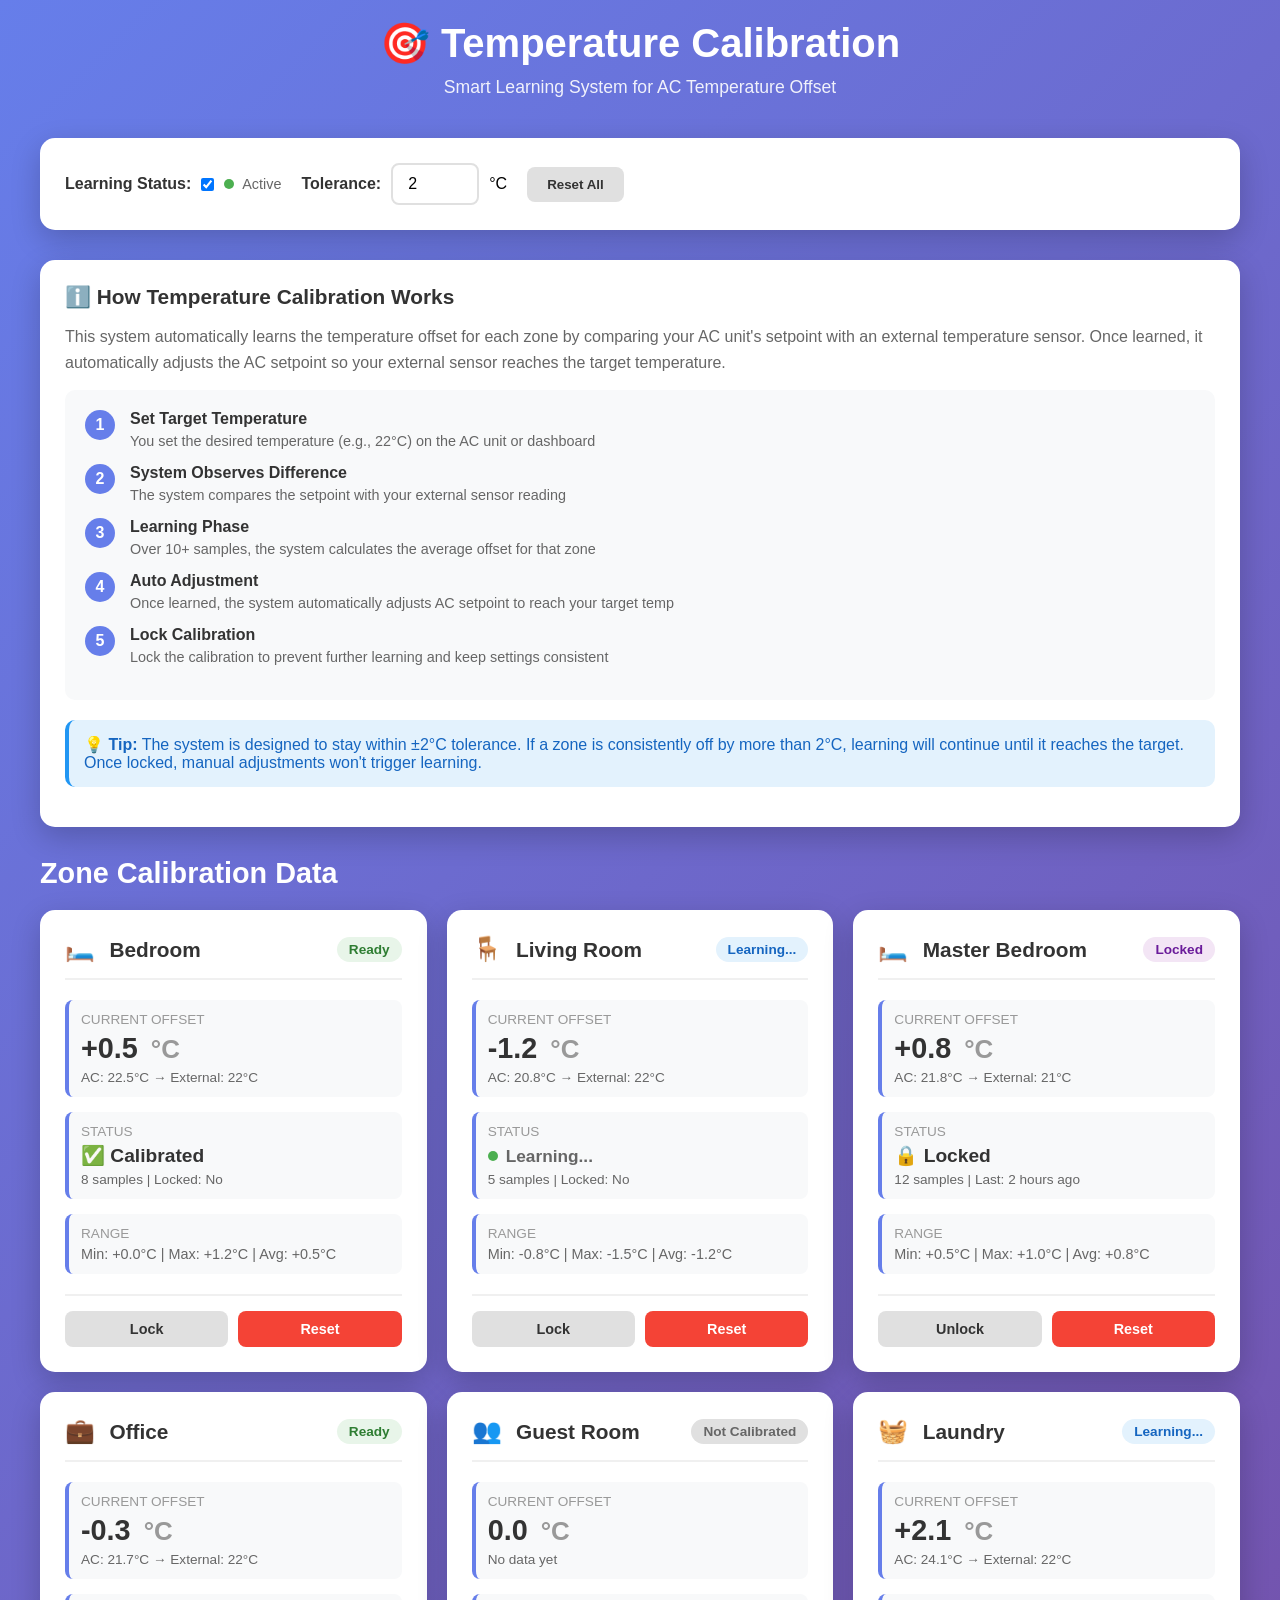
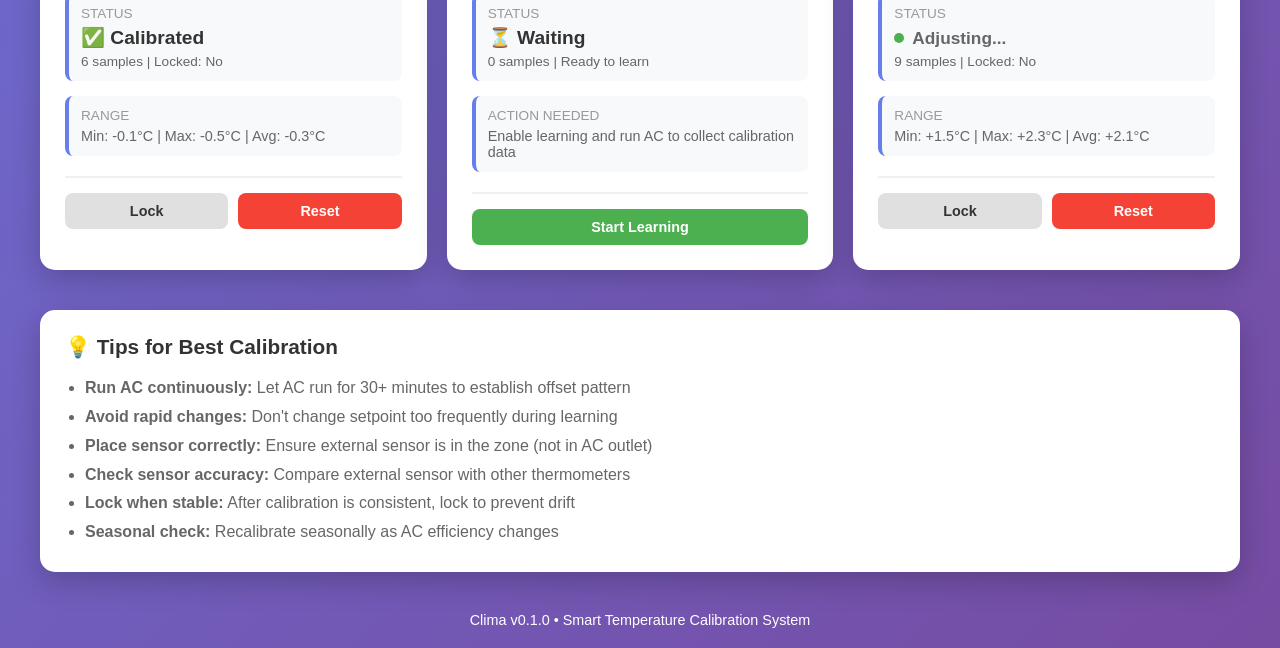
==== calibration_dashboard.html @ bc908a0e "Initial Clima integration commit - Multi-zone AC controller with smart calibration - Support for hea" ====
<!DOCTYPE html>
<html lang="en">
<head>
    <meta charset="UTF-8">
    <meta name="viewport" content="width=device-width, initial-scale=1.0">
    <title>Clima - Temperature Calibration</title>
    <style>
        * {
            margin: 0;
            padding: 0;
            box-sizing: border-box;
        }

        body {
            font-family: -apple-system, BlinkMacSystemFont, 'Segoe UI', Roboto, 'Helvetica Neue', Arial, sans-serif;
            background: linear-gradient(135deg, #667eea 0%, #764ba2 100%);
            min-height: 100vh;
            padding: 20px;
        }

        .container {
            max-width: 1200px;
            margin: 0 auto;
        }

        .header {
            text-align: center;
            color: white;
            margin-bottom: 40px;
        }

        .header h1 {
            font-size: 2.5em;
            margin-bottom: 10px;
        }

        .header p {
            font-size: 1.1em;
            opacity: 0.9;
        }

        .controls {
            background: white;
            border-radius: 15px;
            padding: 25px;
            margin-bottom: 30px;
            box-shadow: 0 10px 30px rgba(0, 0, 0, 0.2);
        }

        .control-row {
            display: flex;
            gap: 20px;
            align-items: center;
            flex-wrap: wrap;
        }

        .control-group {
            display: flex;
            align-items: center;
            gap: 10px;
        }

        .control-group label {
            font-weight: 600;
            color: #333;
        }

        .control-group input,
        .control-group select {
            padding: 10px 15px;
            border: 2px solid #e0e0e0;
            border-radius: 8px;
            font-size: 1em;
            transition: border-color 0.3s;
        }

        .control-group input:focus,
        .control-group select:focus {
            outline: none;
            border-color: #667eea;
        }

        .btn {
            padding: 10px 20px;
            border: none;
            border-radius: 8px;
            font-weight: 600;
            cursor: pointer;
            transition: all 0.3s;
        }

        .btn-primary {
            background: linear-gradient(135deg, #667eea 0%, #764ba2 100%);
            color: white;
        }

        .btn-primary:hover {
            transform: translateY(-2px);
            box-shadow: 0 5px 15px rgba(102, 126, 234, 0.4);
        }

        .btn-secondary {
            background: #e0e0e0;
            color: #333;
        }

        .btn-secondary:hover {
            background: #d0d0d0;
        }

        .btn-danger {
            background: #f44336;
            color: white;
        }

        .btn-danger:hover {
            background: #d32f2f;
        }

        .calibration-grid {
            display: grid;
            grid-template-columns: repeat(auto-fill, minmax(350px, 1fr));
            gap: 20px;
            margin-bottom: 40px;
        }

        .calibration-card {
            background: white;
            border-radius: 15px;
            padding: 25px;
            box-shadow: 0 10px 30px rgba(0, 0, 0, 0.2);
        }

        .card-header {
            display: flex;
            justify-content: space-between;
            align-items: center;
            margin-bottom: 20px;
            padding-bottom: 15px;
            border-bottom: 2px solid #f0f0f0;
        }

        .card-title {
            font-size: 1.3em;
            font-weight: 600;
            color: #333;
        }

        .card-emoji {
            font-size: 1.5em;
            margin-right: 10px;
        }

        .status-badge {
            padding: 5px 12px;
            border-radius: 20px;
            font-size: 0.85em;
            font-weight: 600;
        }

        .status-learning {
            background: #e3f2fd;
            color: #1565c0;
        }

        .status-locked {
            background: #f3e5f5;
            color: #6a1b9a;
        }

        .status-ready {
            background: #e8f5e9;
            color: #2e7d32;
        }

        .metric {
            margin-bottom: 15px;
            padding: 12px;
            background: #f8f9fa;
            border-radius: 8px;
            border-left: 4px solid #667eea;
        }

        .metric-label {
            font-size: 0.85em;
            color: #999;
            margin-bottom: 5px;
            text-transform: uppercase;
        }

        .metric-value {
            font-size: 1.8em;
            font-weight: bold;
            color: #333;
        }

        .metric-unit {
            font-size: 0.9em;
            color: #999;
            margin-left: 5px;
        }

        .metric-range {
            font-size: 0.85em;
            color: #666;
            margin-top: 5px;
        }

        .card-actions {
            display: flex;
            gap: 10px;
            margin-top: 20px;
            padding-top: 15px;
            border-top: 2px solid #f0f0f0;
        }

        .card-actions button {
            flex: 1;
            padding: 10px;
            font-size: 0.9em;
        }

        .learning-indicator {
            display: inline-flex;
            align-items: center;
            gap: 8px;
            font-size: 0.9em;
            color: #666;
        }

        .learning-dot {
            width: 10px;
            height: 10px;
            border-radius: 50%;
            background: #ccc;
            animation: pulse 1.5s infinite;
        }

        .learning-dot.active {
            background: #4caf50;
        }

        @keyframes pulse {
            0%, 100% { opacity: 1; }
            50% { opacity: 0.5; }
        }

        .info-box {
            background: white;
            border-radius: 15px;
            padding: 25px;
            margin-bottom: 30px;
            box-shadow: 0 10px 30px rgba(0, 0, 0, 0.2);
        }

        .info-box h2 {
            color: #333;
            margin-bottom: 15px;
            font-size: 1.3em;
        }

        .info-box p {
            color: #666;
            line-height: 1.6;
            margin-bottom: 10px;
        }

        .info-box ul {
            color: #666;
            margin-left: 20px;
            line-height: 1.8;
        }

        .process-steps {
            background: #f8f9fa;
            border-radius: 10px;
            padding: 20px;
            margin-top: 15px;
        }

        .step {
            display: flex;
            gap: 15px;
            margin-bottom: 15px;
        }

        .step-number {
            background: #667eea;
            color: white;
            width: 30px;
            height: 30px;
            border-radius: 50%;
            display: flex;
            align-items: center;
            justify-content: center;
            font-weight: 600;
            flex-shrink: 0;
        }

        .step-content {
            flex: 1;
        }

        .step-title {
            font-weight: 600;
            color: #333;
            margin-bottom: 5px;
        }

        .step-desc {
            font-size: 0.9em;
            color: #666;
        }

        .alert {
            border-radius: 10px;
            padding: 15px;
            margin-bottom: 15px;
            border-left: 4px solid;
        }

        .alert-info {
            background: #e3f2fd;
            border-color: #2196f3;
            color: #1565c0;
        }

        .alert-success {
            background: #e8f5e9;
            border-color: #4caf50;
            color: #2e7d32;
        }

        .alert-warning {
            background: #fff3e0;
            border-color: #ff9800;
            color: #e65100;
        }

        .footer {
            text-align: center;
            color: white;
            margin-top: 40px;
            font-size: 0.9em;
        }

        @media (max-width: 768px) {
            .calibration-grid {
                grid-template-columns: 1fr;
            }

            .control-row {
                flex-direction: column;
                align-items: stretch;
            }

            .control-group {
                flex-direction: column;
            }

            .card-actions {
                flex-direction: column;
            }

            .header h1 {
                font-size: 1.8em;
            }
        }
    </style>
</head>
<body>
    <div class="container">
        <!-- Header -->
        <div class="header">
            <h1>🎯 Temperature Calibration</h1>
            <p>Smart Learning System for AC Temperature Offset</p>
        </div>

        <!-- Controls -->
        <div class="controls">
            <div class="control-row">
                <div class="control-group">
                    <label>Learning Status:</label>
                    <input type="checkbox" id="learningToggle" checked onchange="toggleLearning()">
                    <span id="learningStatus" class="learning-indicator">
                        <span class="learning-dot active"></span>
                        <span>Active</span>
                    </span>
                </div>
                <div class="control-group">
                    <label>Tolerance:</label>
                    <input type="number" id="toleranceInput" value="2" min="0.5" max="5" step="0.1" onchange="setTolerance(this.value)">
                    <span>°C</span>
                </div>
                <button class="btn btn-secondary" onclick="resetAll()">Reset All</button>
            </div>
        </div>

        <!-- Info Section -->
        <div class="info-box">
            <h2>ℹ️ How Temperature Calibration Works</h2>
            <p>
                This system automatically learns the temperature offset for each zone by comparing your AC unit's setpoint
                with an external temperature sensor. Once learned, it automatically adjusts the AC setpoint so your external
                sensor reaches the target temperature.
            </p>

            <div class="process-steps">
                <div class="step">
                    <div class="step-number">1</div>
                    <div class="step-content">
                        <div class="step-title">Set Target Temperature</div>
                        <div class="step-desc">You set the desired temperature (e.g., 22°C) on the AC unit or dashboard</div>
                    </div>
                </div>

                <div class="step">
                    <div class="step-number">2</div>
                    <div class="step-content">
                        <div class="step-title">System Observes Difference</div>
                        <div class="step-desc">The system compares the setpoint with your external sensor reading</div>
                    </div>
                </div>

                <div class="step">
                    <div class="step-number">3</div>
                    <div class="step-content">
                        <div class="step-title">Learning Phase</div>
                        <div class="step-desc">Over 10+ samples, the system calculates the average offset for that zone</div>
                    </div>
                </div>

                <div class="step">
                    <div class="step-number">4</div>
                    <div class="step-content">
                        <div class="step-title">Auto Adjustment</div>
                        <div class="step-desc">Once learned, the system automatically adjusts AC setpoint to reach your target temp</div>
                    </div>
                </div>

                <div class="step">
                    <div class="step-number">5</div>
                    <div class="step-content">
                        <div class="step-title">Lock Calibration</div>
                        <div class="step-desc">Lock the calibration to prevent further learning and keep settings consistent</div>
                    </div>
                </div>
            </div>

            <div class="alert alert-info" style="margin-top: 20px;">
                <strong>💡 Tip:</strong> The system is designed to stay within ±2°C tolerance. If a zone is consistently off by more
                than 2°C, learning will continue until it reaches the target. Once locked, manual adjustments won't trigger learning.
            </div>
        </div>

        <!-- Calibration Cards -->
        <h2 style="color: white; margin-bottom: 20px; font-size: 1.8em;">Zone Calibration Data</h2>
        <div class="calibration-grid">
            <!-- Zone 1 -->
            <div class="calibration-card">
                <div class="card-header">
                    <div>
                        <span class="card-emoji">🛏️</span>
                        <span class="card-title">Bedroom</span>
                    </div>
                    <span class="status-badge status-ready">Ready</span>
                </div>

                <div class="metric">
                    <div class="metric-label">Current Offset</div>
                    <div class="metric-value">
                        +0.5
                        <span class="metric-unit">°C</span>
                    </div>
                    <div class="metric-range">AC: 22.5°C → External: 22°C</div>
                </div>

                <div class="metric">
                    <div class="metric-label">Status</div>
                    <div class="metric-value" style="font-size: 1.2em;">✅ Calibrated</div>
                    <div class="metric-range">8 samples | Locked: No</div>
                </div>

                <div class="metric">
                    <div class="metric-label">Range</div>
                    <div style="font-size: 0.9em; color: #666;">
                        Min: +0.0°C | Max: +1.2°C | Avg: +0.5°C
                    </div>
                </div>

                <div class="card-actions">
                    <button class="btn btn-secondary" onclick="lockCalibration('bedroom')">Lock</button>
                    <button class="btn btn-danger" onclick="resetCalibration('bedroom')">Reset</button>
                </div>
            </div>

            <!-- Zone 2 -->
            <div class="calibration-card">
                <div class="card-header">
                    <div>
                        <span class="card-emoji">🪑</span>
                        <span class="card-title">Living Room</span>
                    </div>
                    <span class="status-badge status-learning">Learning...</span>
                </div>

                <div class="metric">
                    <div class="metric-label">Current Offset</div>
                    <div class="metric-value">
                        -1.2
                        <span class="metric-unit">°C</span>
                    </div>
                    <div class="metric-range">AC: 20.8°C → External: 22°C</div>
                </div>

                <div class="metric">
                    <div class="metric-label">Status</div>
                    <div class="metric-value" style="font-size: 1.2em;">
                        <span class="learning-indicator">
                            <span class="learning-dot active"></span>
                            Learning...
                        </span>
                    </div>
                    <div class="metric-range">5 samples | Locked: No</div>
                </div>

                <div class="metric">
                    <div class="metric-label">Range</div>
                    <div style="font-size: 0.9em; color: #666;">
                        Min: -0.8°C | Max: -1.5°C | Avg: -1.2°C
                    </div>
                </div>

                <div class="card-actions">
                    <button class="btn btn-secondary" onclick="lockCalibration('living')">Lock</button>
                    <button class="btn btn-danger" onclick="resetCalibration('living')">Reset</button>
                </div>
            </div>

            <!-- Zone 3 -->
            <div class="calibration-card">
                <div class="card-header">
                    <div>
                        <span class="card-emoji">🛏️</span>
                        <span class="card-title">Master Bedroom</span>
                    </div>
                    <span class="status-badge status-locked">Locked</span>
                </div>

                <div class="metric">
                    <div class="metric-label">Current Offset</div>
                    <div class="metric-value">
                        +0.8
                        <span class="metric-unit">°C</span>
                    </div>
                    <div class="metric-range">AC: 21.8°C → External: 21°C</div>
                </div>

                <div class="metric">
                    <div class="metric-label">Status</div>
                    <div class="metric-value" style="font-size: 1.2em;">🔒 Locked</div>
                    <div class="metric-range">12 samples | Last: 2 hours ago</div>
                </div>

                <div class="metric">
                    <div class="metric-label">Range</div>
                    <div style="font-size: 0.9em; color: #666;">
                        Min: +0.5°C | Max: +1.0°C | Avg: +0.8°C
                    </div>
                </div>

                <div class="card-actions">
                    <button class="btn btn-secondary" onclick="unlockCalibration('master')">Unlock</button>
                    <button class="btn btn-danger" onclick="resetCalibration('master')">Reset</button>
                </div>
            </div>

            <!-- Zone 4 -->
            <div class="calibration-card">
                <div class="card-header">
                    <div>
                        <span class="card-emoji">💼</span>
                        <span class="card-title">Office</span>
                    </div>
                    <span class="status-badge status-ready">Ready</span>
                </div>

                <div class="metric">
                    <div class="metric-label">Current Offset</div>
                    <div class="metric-value">
                        -0.3
                        <span class="metric-unit">°C</span>
                    </div>
                    <div class="metric-range">AC: 21.7°C → External: 22°C</div>
                </div>

                <div class="metric">
                    <div class="metric-label">Status</div>
                    <div class="metric-value" style="font-size: 1.2em;">✅ Calibrated</div>
                    <div class="metric-range">6 samples | Locked: No</div>
                </div>

                <div class="metric">
                    <div class="metric-label">Range</div>
                    <div style="font-size: 0.9em; color: #666;">
                        Min: -0.1°C | Max: -0.5°C | Avg: -0.3°C
                    </div>
                </div>

                <div class="card-actions">
                    <button class="btn btn-secondary" onclick="lockCalibration('office')">Lock</button>
                    <button class="btn btn-danger" onclick="resetCalibration('office')">Reset</button>
                </div>
            </div>

            <!-- Zone 5 -->
            <div class="calibration-card">
                <div class="card-header">
                    <div>
                        <span class="card-emoji">👥</span>
                        <span class="card-title">Guest Room</span>
                    </div>
                    <span class="status-badge" style="background: #e0e0e0; color: #666;">Not Calibrated</span>
                </div>

                <div class="metric">
                    <div class="metric-label">Current Offset</div>
                    <div class="metric-value">
                        0.0
                        <span class="metric-unit">°C</span>
                    </div>
                    <div class="metric-range">No data yet</div>
                </div>

                <div class="metric">
                    <div class="metric-label">Status</div>
                    <div class="metric-value" style="font-size: 1.2em;">⏳ Waiting</div>
                    <div class="metric-range">0 samples | Ready to learn</div>
                </div>

                <div class="metric">
                    <div class="metric-label">Action Needed</div>
                    <div style="font-size: 0.9em; color: #666;">
                        Enable learning and run AC to collect calibration data
                    </div>
                </div>

                <div class="card-actions">
                    <button class="btn btn-secondary" onclick="startCalibration('guest')" style="background: #4caf50; color: white;">Start Learning</button>
                </div>
            </div>

            <!-- Zone 6 -->
            <div class="calibration-card">
                <div class="card-header">
                    <div>
                        <span class="card-emoji">🧺</span>
                        <span class="card-title">Laundry</span>
                    </div>
                    <span class="status-badge status-learning">Learning...</span>
                </div>

                <div class="metric">
                    <div class="metric-label">Current Offset</div>
                    <div class="metric-value">
                        +2.1
                        <span class="metric-unit">°C</span>
                    </div>
                    <div class="metric-range">AC: 24.1°C → External: 22°C</div>
                </div>

                <div class="metric">
                    <div class="metric-label">Status</div>
                    <div class="metric-value" style="font-size: 1.2em;">
                        <span class="learning-indicator">
                            <span class="learning-dot active"></span>
                            Adjusting...
                        </span>
                    </div>
                    <div class="metric-range">9 samples | Locked: No</div>
                </div>

                <div class="metric">
                    <div class="metric-label">Range</div>
                    <div style="font-size: 0.9em; color: #666;">
                        Min: +1.5°C | Max: +2.3°C | Avg: +2.1°C
                    </div>
                </div>

                <div class="card-actions">
                    <button class="btn btn-secondary" onclick="lockCalibration('laundry')">Lock</button>
                    <button class="btn btn-danger" onclick="resetCalibration('laundry')">Reset</button>
                </div>
            </div>
        </div>

        <!-- Tips Section -->
        <div class="info-box">
            <h2>💡 Tips for Best Calibration</h2>
            <ul>
                <li><strong>Run AC continuously:</strong> Let AC run for 30+ minutes to establish offset pattern</li>
                <li><strong>Avoid rapid changes:</strong> Don't change setpoint too frequently during learning</li>
                <li><strong>Place sensor correctly:</strong> Ensure external sensor is in the zone (not in AC outlet)</li>
                <li><strong>Check sensor accuracy:</strong> Compare external sensor with other thermometers</li>
                <li><strong>Lock when stable:</strong> After calibration is consistent, lock to prevent drift</li>
                <li><strong>Seasonal check:</strong> Recalibrate seasonally as AC efficiency changes</li>
            </ul>
        </div>

        <!-- Footer -->
        <div class="footer">
            <p>Clima v0.1.0 • Smart Temperature Calibration System</p>
        </div>
    </div>

    <script>
        function toggleLearning() {
            const toggle = document.getElementById('learningToggle');
            const status = document.getElementById('learningStatus');
            if (toggle.checked) {
                status.innerHTML = '<span class="learning-dot active"></span><span>Active</span>';
                alert('Learning mode enabled. System will now collect calibration data.');
            } else {
                status.innerHTML = '<span class="learning-dot"></span><span>Disabled</span>';
                alert('Learning mode disabled. No further calibration will occur.');
            }
        }

        function setTolerance(value) {
            alert(`Tolerance set to ±${value}°C. Zones outside this range will continue learning.`);
        }

        function lockCalibration(zone) {
            alert(`${zone} calibration locked. This zone will no longer learn new offsets.`);
        }

        function unlockCalibration(zone) {
            alert(`${zone} calibration unlocked. Learning will resume.`);
        }

        function resetCalibration(zone) {
            if (confirm(`Reset calibration for ${zone}? This cannot be undone.`)) {
                alert(`${zone} calibration reset. Learning will start from scratch.`);
            }
        }

        function startCalibration(zone) {
            alert(`Starting calibration for ${zone}. Turn on the AC unit and wait for data collection.`);
        }

        function resetAll() {
            if (confirm('Reset ALL calibrations? This cannot be undone.')) {
                alert('All calibrations have been reset. Learning will start from scratch for all zones.');
            }
        }
    </script>
</body>
</html>
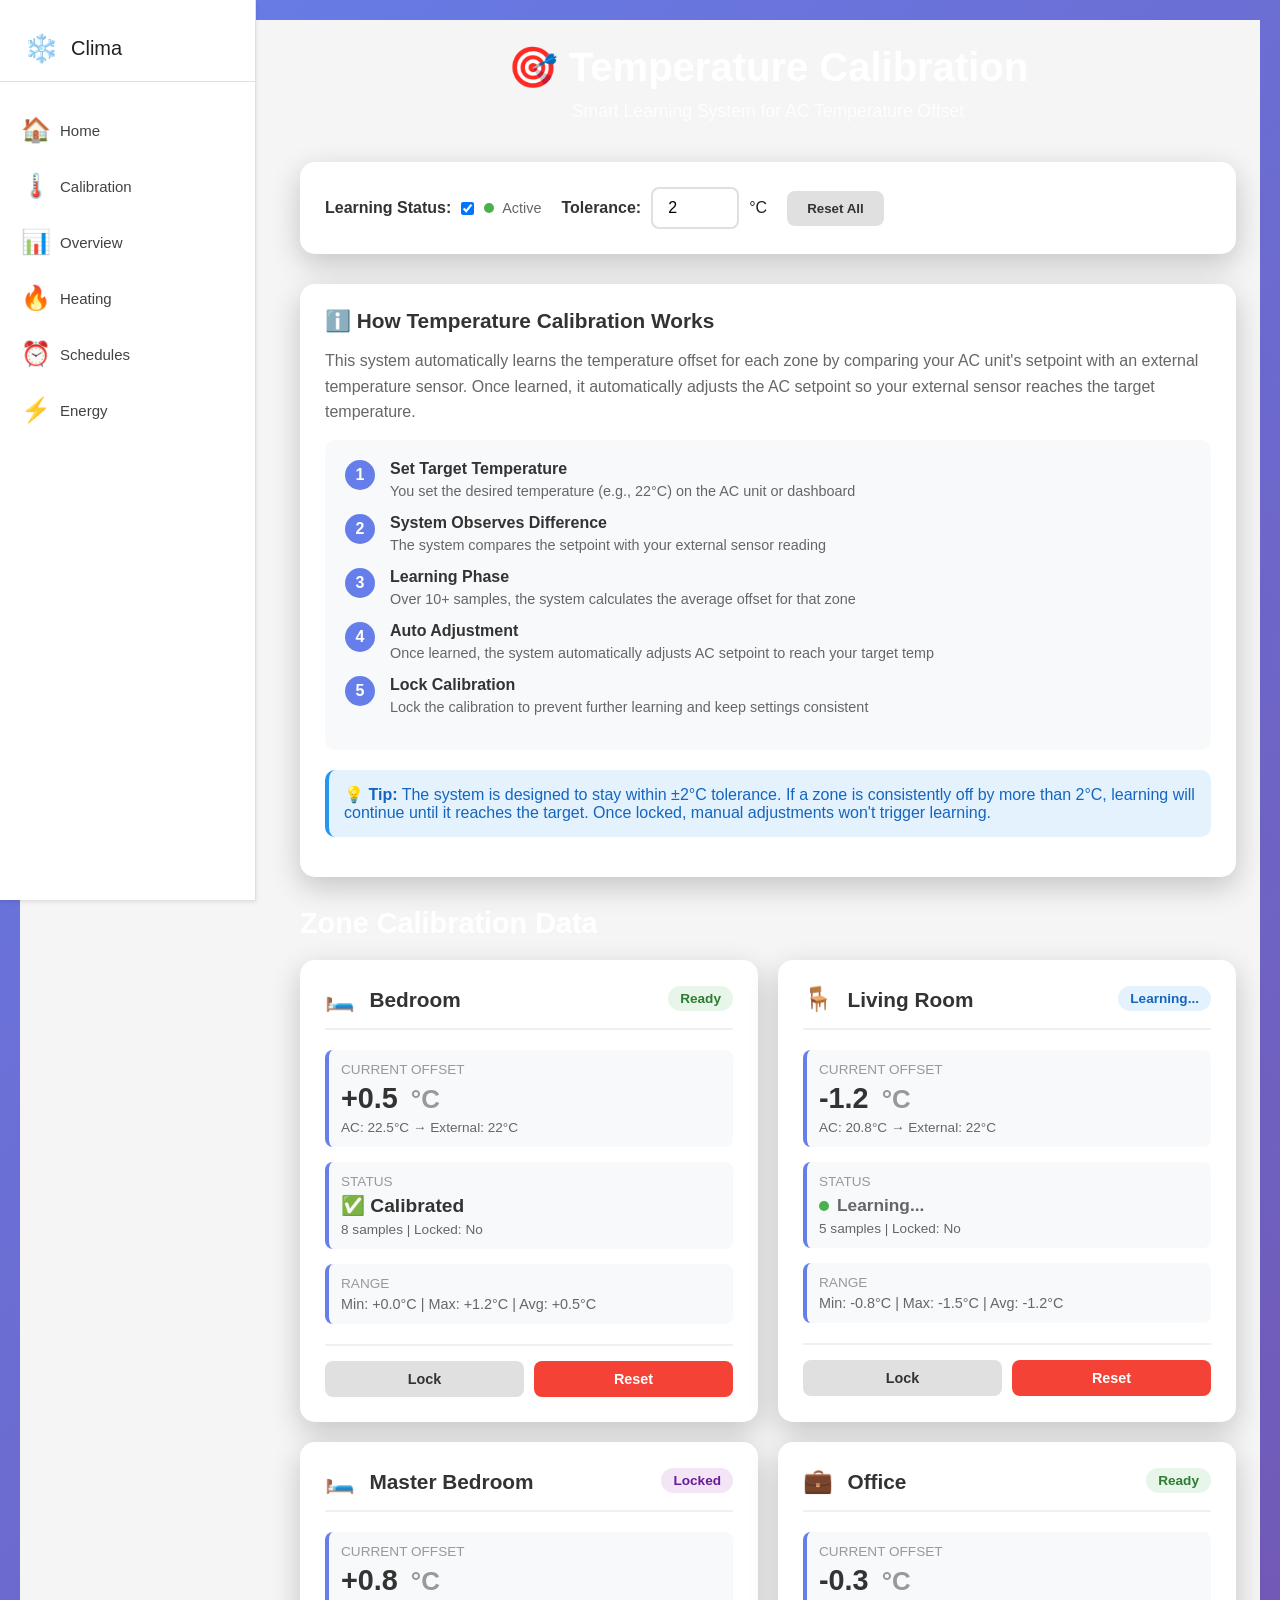
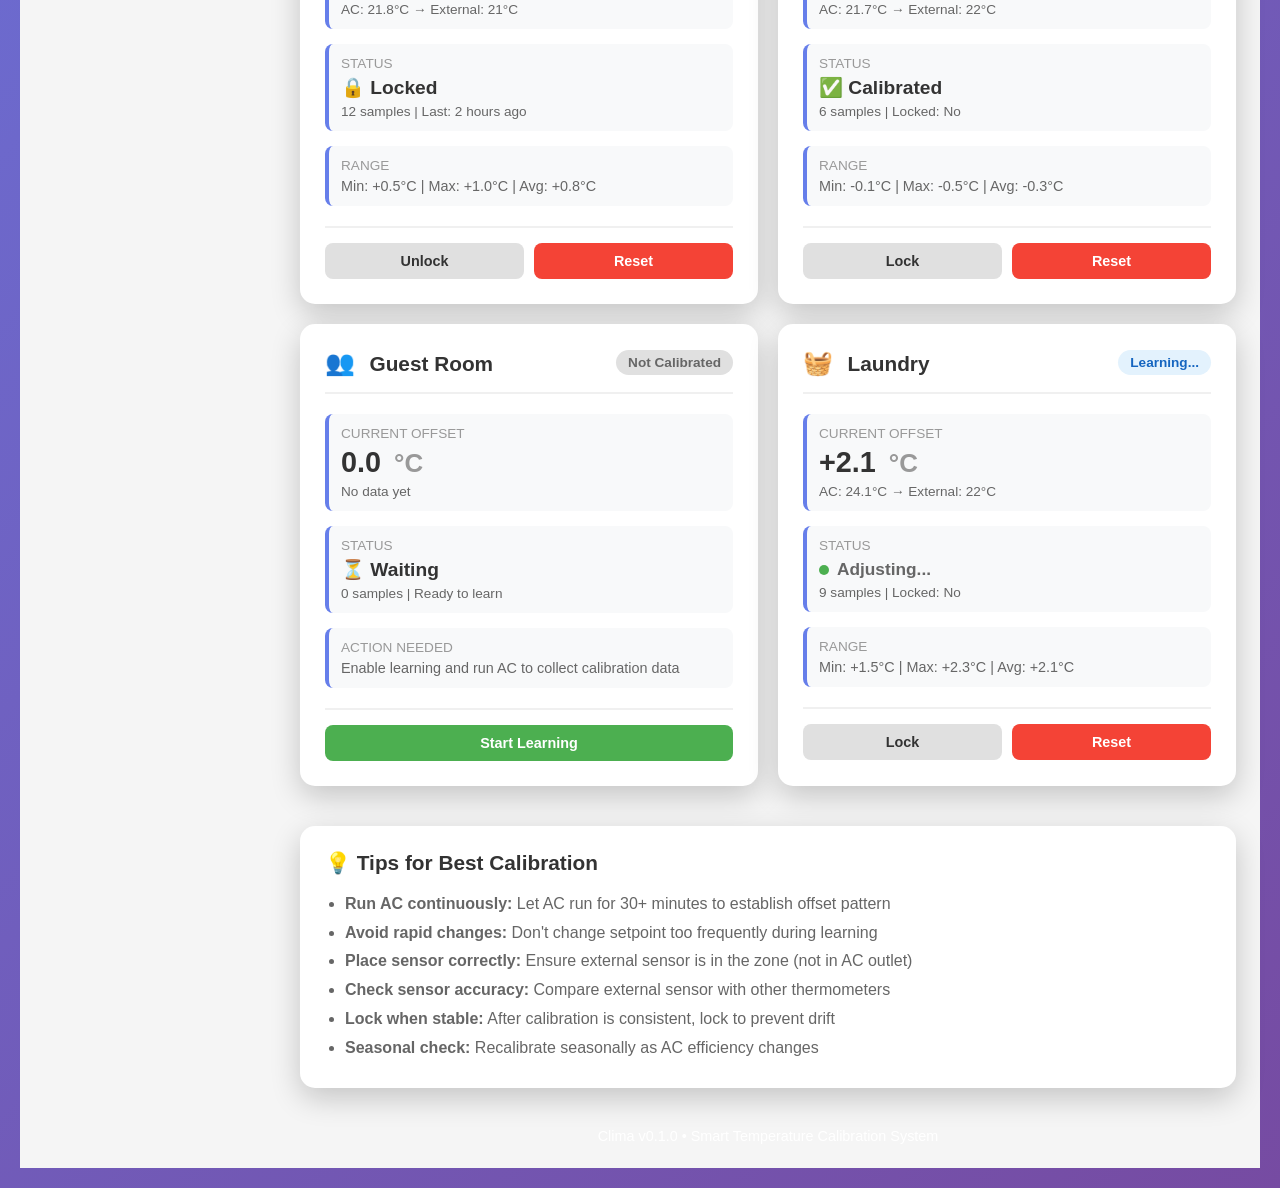
==== commit feb14221: "Add sidebar navigation to all dashboards Feature: Integrated Clima sidebar component into all five d" ====
--- a/calibration_dashboard.html
+++ b/calibration_dashboard.html
@@ -367,8 +367,27 @@
             }
         }
     </style>
+    <link rel="stylesheet" href="sidebar.css">
+    <script src="sidebar.js"></script>
 </head>
 <body>
+    <div class="clima-container">
+    <nav class="clima-sidebar">
+        <div class="clima-sidebar-header">
+            <span class="clima-sidebar-icon">❄️</span>
+            <span>Clima</span>
+        </div>
+        <ul class="clima-nav">
+            <li class="clima-nav-item"><a class="clima-nav-link" data-page="index"><span class="clima-nav-icon">🏠</span>Home</a></li>
+            <li class="clima-nav-item"><a class="clima-nav-link" data-page="calibration"><span class="clima-nav-icon">🌡️</span>Calibration</a></li>
+            <li class="clima-nav-item"><a class="clima-nav-link" data-page="overview"><span class="clima-nav-icon">📊</span>Overview</a></li>
+            <li class="clima-nav-item"><a class="clima-nav-link" data-page="heating"><span class="clima-nav-icon">🔥</span>Heating</a></li>
+            <li class="clima-nav-item"><a class="clima-nav-link" data-page="schedules"><span class="clima-nav-icon">⏰</span>Schedules</a></li>
+            <li class="clima-nav-item"><a class="clima-nav-link" data-page="energy"><span class="clima-nav-icon">⚡</span>Energy</a></li>
+        </ul>
+    </nav>
+
+        <div class="clima-main">
     <div class="container">
         <!-- Header -->
         <div class="header">
@@ -754,5 +773,8 @@
             }
         }
     </script>
+
+        </div>
+    </div>
 </body>
 </html>
--- a/sidebar.css
+++ b/sidebar.css
@@ -0,0 +1,150 @@
+/* Clima Sidebar Navigation Styles */
+
+* {
+    margin: 0;
+    padding: 0;
+    box-sizing: border-box;
+}
+
+body {
+    font-family: 'Roboto', -apple-system, BlinkMacSystemFont, 'Segoe UI', sans-serif;
+    color: #212121;
+}
+
+.clima-container {
+    display: flex;
+    min-height: 100vh;
+    background: #f5f5f5;
+}
+
+/* Sidebar */
+.clima-sidebar {
+    width: 256px;
+    background: #ffffff;
+    border-right: 1px solid #e0e0e0;
+    padding: 16px 0;
+    overflow-y: auto;
+    box-shadow: 0 2px 4px rgba(0, 0, 0, 0.1);
+    position: fixed;
+    height: 100vh;
+    left: 0;
+    top: 0;
+}
+
+.clima-sidebar-header {
+    padding: 16px 24px;
+    display: flex;
+    align-items: center;
+    gap: 12px;
+    font-size: 20px;
+    font-weight: 500;
+    margin-bottom: 24px;
+    border-bottom: 1px solid #e0e0e0;
+}
+
+.clima-sidebar-icon {
+    font-size: 28px;
+}
+
+.clima-nav {
+    list-style: none;
+}
+
+.clima-nav-item {
+    padding: 0 8px;
+    margin-bottom: 8px;
+}
+
+.clima-nav-link {
+    display: flex;
+    align-items: center;
+    gap: 12px;
+    padding: 12px 16px;
+    color: #424242;
+    text-decoration: none;
+    border-radius: 4px;
+    transition: all 0.2s ease;
+    cursor: pointer;
+    font-size: 15px;
+    font-weight: 500;
+}
+
+.clima-nav-link:hover {
+    background: #f5f5f5;
+    color: #212121;
+}
+
+.clima-nav-link.active {
+    background: #fff3e0;
+    color: #ff6b6b;
+}
+
+.clima-nav-icon {
+    font-size: 24px;
+    display: flex;
+    align-items: center;
+    justify-content: center;
+    width: 24px;
+    height: 24px;
+}
+
+/* Main content area adjustment */
+.clima-main {
+    flex: 1;
+    margin-left: 256px;
+    padding: 24px;
+}
+
+/* Scrollbar styling */
+.clima-sidebar::-webkit-scrollbar {
+    width: 8px;
+}
+
+.clima-sidebar::-webkit-scrollbar-track {
+    background: transparent;
+}
+
+.clima-sidebar::-webkit-scrollbar-thumb {
+    background: #ccc;
+    border-radius: 4px;
+}
+
+.clima-sidebar::-webkit-scrollbar-thumb:hover {
+    background: #999;
+}
+
+/* Mobile responsiveness */
+@media (max-width: 768px) {
+    .clima-sidebar {
+        width: 100%;
+        height: auto;
+        position: relative;
+        max-height: 120px;
+        display: flex;
+        overflow-x: auto;
+        border-right: none;
+        border-bottom: 1px solid #e0e0e0;
+    }
+
+    .clima-sidebar-header {
+        margin-bottom: 0;
+        border-bottom: none;
+        padding: 8px 12px;
+        margin-right: 24px;
+    }
+
+    .clima-nav {
+        display: flex;
+        flex: 1;
+    }
+
+    .clima-nav-item {
+        margin-bottom: 0;
+        margin-right: 8px;
+    }
+
+    .clima-main {
+        margin-left: 0;
+        padding: 16px;
+    }
+}
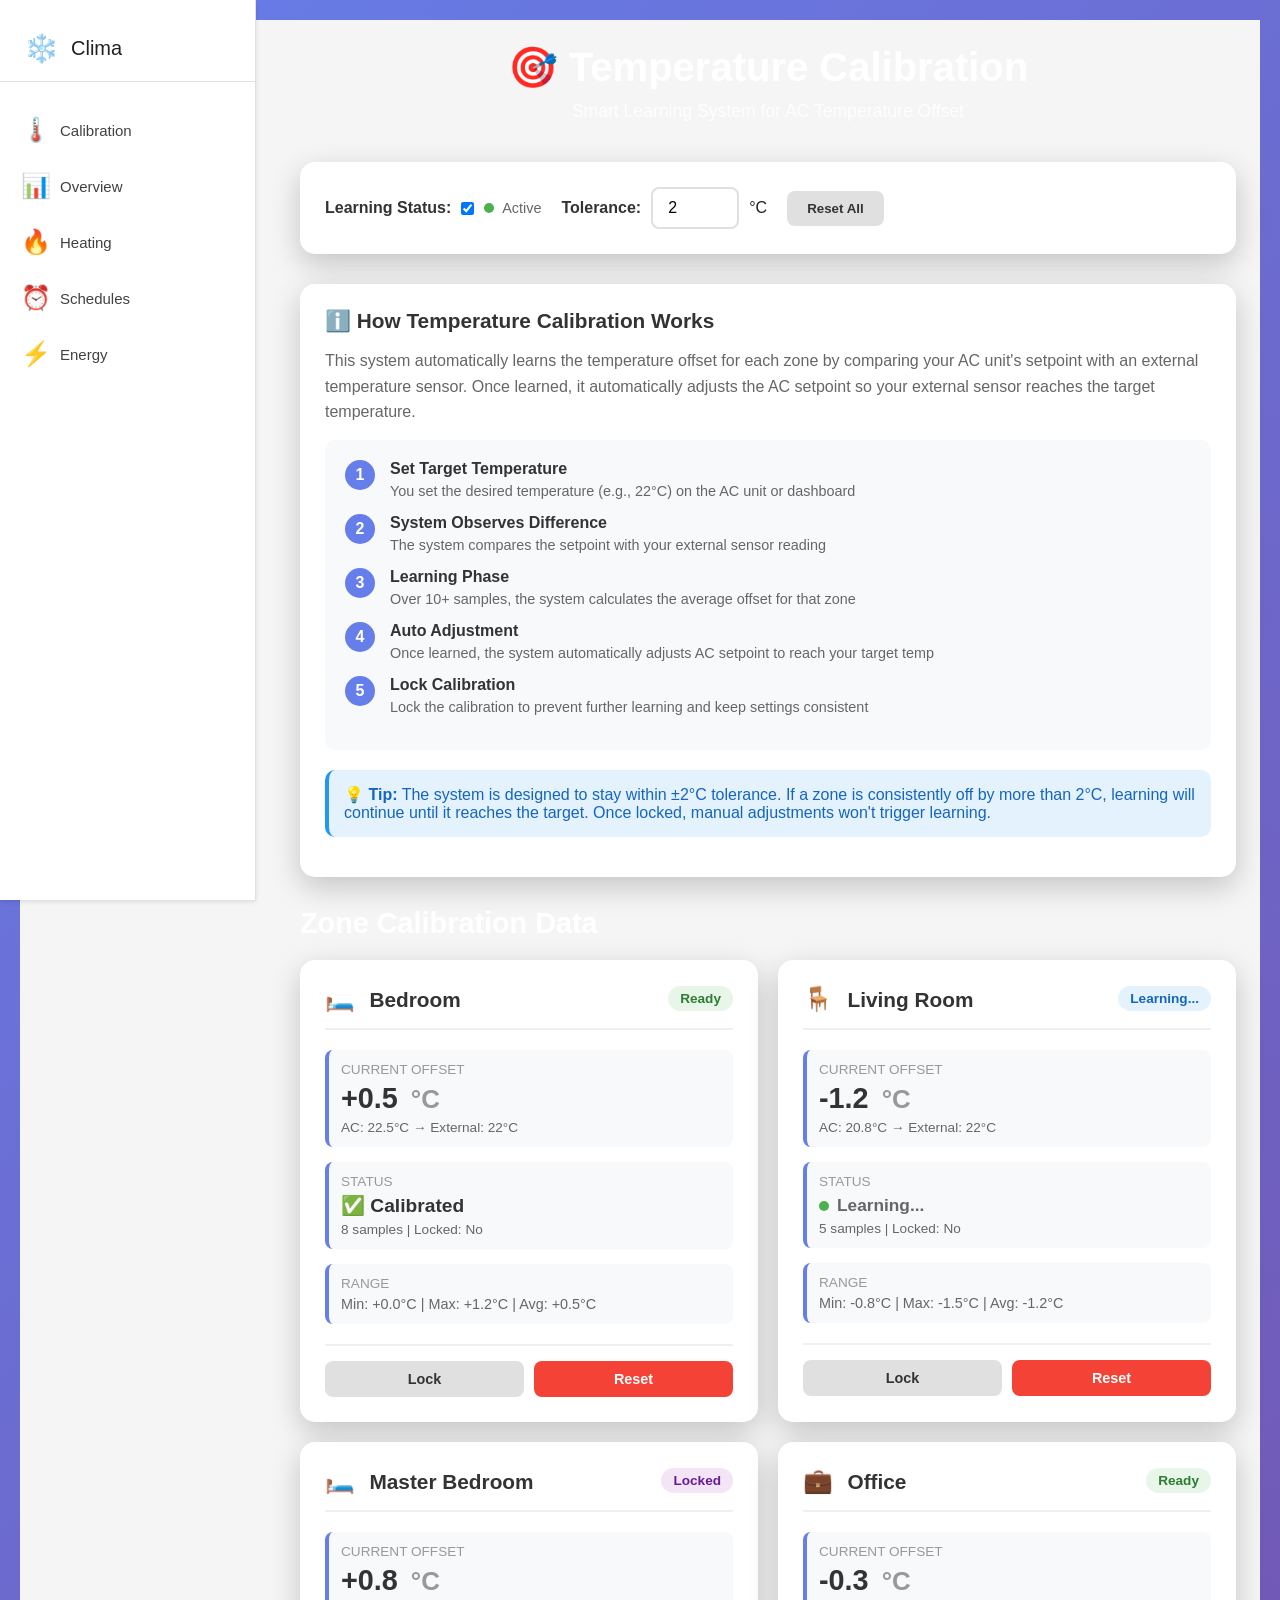
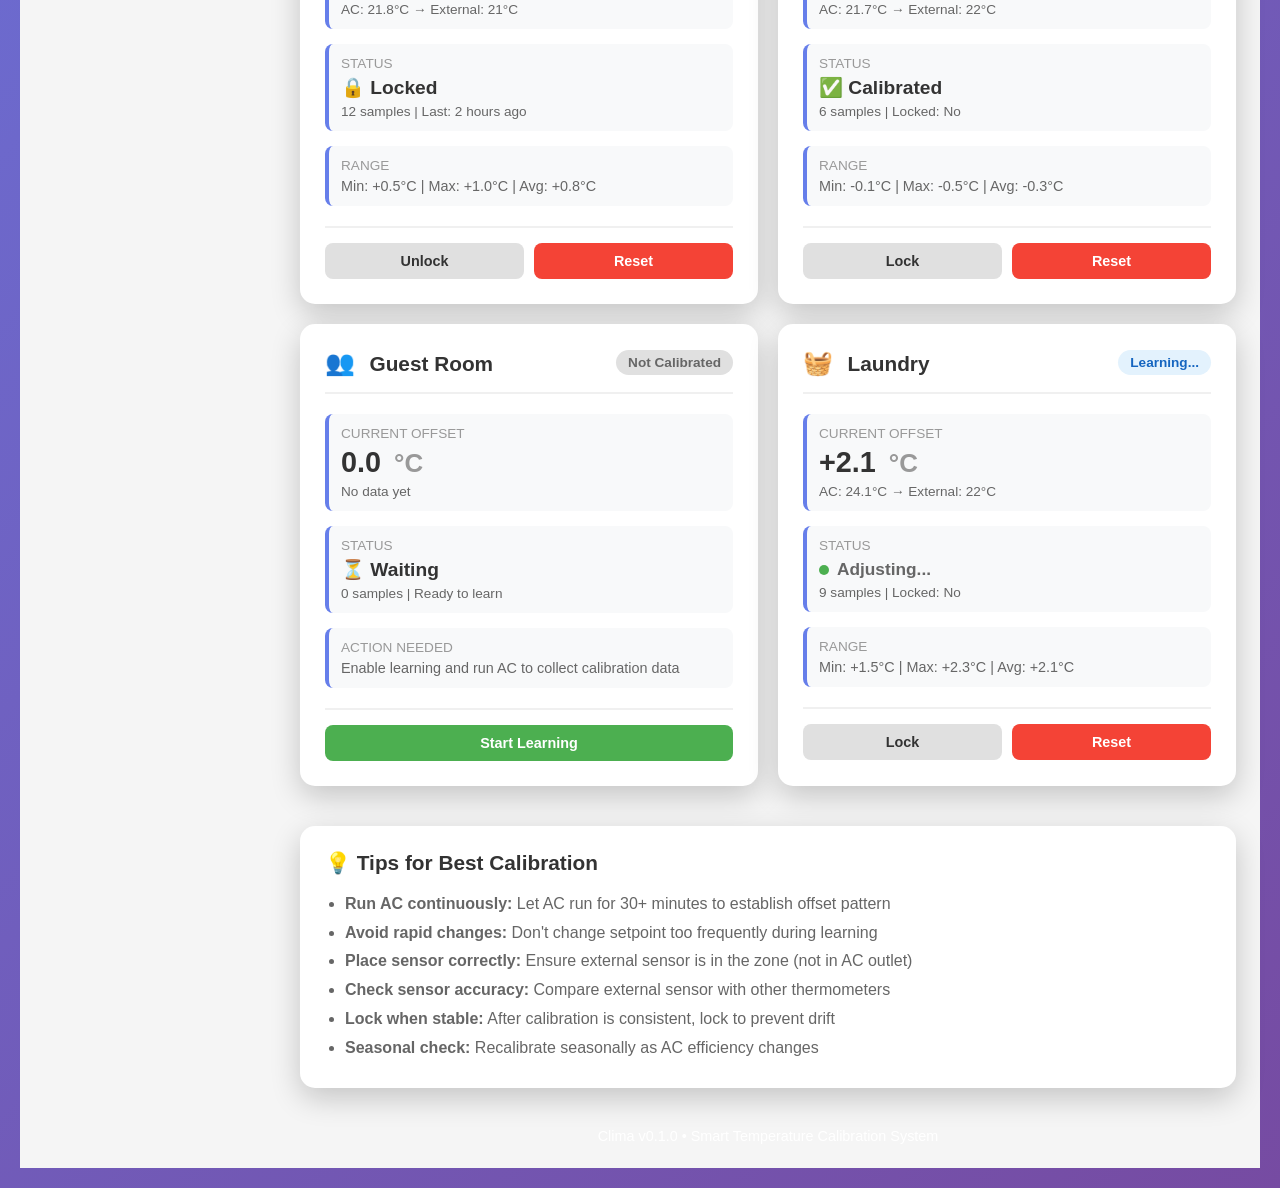
==== commit 322e3cb2: "Remove standalone index.html and use sidebar only in dashboards Architecture Change: Removed the sep" ====
--- a/calibration_dashboard.html
+++ b/calibration_dashboard.html
@@ -366,9 +366,161 @@
                 font-size: 1.8em;
             }
         }
-    </style>
-    <link rel="stylesheet" href="sidebar.css">
-    <script src="sidebar.js"></script>
+    
+
+        /* Clima Sidebar Navigation Styles */
+/* Clima Sidebar Navigation Styles */
+
+* {
+    margin: 0;
+    padding: 0;
+    box-sizing: border-box;
+}
+
+body {
+    font-family: 'Roboto', -apple-system, BlinkMacSystemFont, 'Segoe UI', sans-serif;
+    color: #212121;
+}
+
+.clima-container {
+    display: flex;
+    min-height: 100vh;
+    background: #f5f5f5;
+}
+
+/* Sidebar */
+.clima-sidebar {
+    width: 256px;
+    background: #ffffff;
+    border-right: 1px solid #e0e0e0;
+    padding: 16px 0;
+    overflow-y: auto;
+    box-shadow: 0 2px 4px rgba(0, 0, 0, 0.1);
+    position: fixed;
+    height: 100vh;
+    left: 0;
+    top: 0;
+}
+
+.clima-sidebar-header {
+    padding: 16px 24px;
+    display: flex;
+    align-items: center;
+    gap: 12px;
+    font-size: 20px;
+    font-weight: 500;
+    margin-bottom: 24px;
+    border-bottom: 1px solid #e0e0e0;
+}
+
+.clima-sidebar-icon {
+    font-size: 28px;
+}
+
+.clima-nav {
+    list-style: none;
+}
+
+.clima-nav-item {
+    padding: 0 8px;
+    margin-bottom: 8px;
+}
+
+.clima-nav-link {
+    display: flex;
+    align-items: center;
+    gap: 12px;
+    padding: 12px 16px;
+    color: #424242;
+    text-decoration: none;
+    border-radius: 4px;
+    transition: all 0.2s ease;
+    cursor: pointer;
+    font-size: 15px;
+    font-weight: 500;
+}
+
+.clima-nav-link:hover {
+    background: #f5f5f5;
+    color: #212121;
+}
+
+.clima-nav-link.active {
+    background: #fff3e0;
+    color: #ff6b6b;
+}
+
+.clima-nav-icon {
+    font-size: 24px;
+    display: flex;
+    align-items: center;
+    justify-content: center;
+    width: 24px;
+    height: 24px;
+}
+
+/* Main content area adjustment */
+.clima-main {
+    flex: 1;
+    margin-left: 256px;
+    padding: 24px;
+}
+
+/* Scrollbar styling */
+.clima-sidebar::-webkit-scrollbar {
+    width: 8px;
+}
+
+.clima-sidebar::-webkit-scrollbar-track {
+    background: transparent;
+}
+
+.clima-sidebar::-webkit-scrollbar-thumb {
+    background: #ccc;
+    border-radius: 4px;
+}
+
+.clima-sidebar::-webkit-scrollbar-thumb:hover {
+    background: #999;
+}
+
+/* Mobile responsiveness */
+@media (max-width: 768px) {
+    .clima-sidebar {
+        width: 100%;
+        height: auto;
+        position: relative;
+        max-height: 120px;
+        display: flex;
+        overflow-x: auto;
+        border-right: none;
+        border-bottom: 1px solid #e0e0e0;
+    }
+
+    .clima-sidebar-header {
+        margin-bottom: 0;
+        border-bottom: none;
+        padding: 8px 12px;
+        margin-right: 24px;
+    }
+
+    .clima-nav {
+        display: flex;
+        flex: 1;
+    }
+
+    .clima-nav-item {
+        margin-bottom: 0;
+        margin-right: 8px;
+    }
+
+    .clima-main {
+        margin-left: 0;
+        padding: 16px;
+    }
+}
+
+</style>
 </head>
 <body>
     <div class="clima-container">
@@ -378,8 +530,7 @@
             <span>Clima</span>
         </div>
         <ul class="clima-nav">
-            <li class="clima-nav-item"><a class="clima-nav-link" data-page="index"><span class="clima-nav-icon">🏠</span>Home</a></li>
-            <li class="clima-nav-item"><a class="clima-nav-link" data-page="calibration"><span class="clima-nav-icon">🌡️</span>Calibration</a></li>
+<li class="clima-nav-item"><a class="clima-nav-link" data-page="calibration"><span class="clima-nav-icon">🌡️</span>Calibration</a></li>
             <li class="clima-nav-item"><a class="clima-nav-link" data-page="overview"><span class="clima-nav-icon">📊</span>Overview</a></li>
             <li class="clima-nav-item"><a class="clima-nav-link" data-page="heating"><span class="clima-nav-icon">🔥</span>Heating</a></li>
             <li class="clima-nav-item"><a class="clima-nav-link" data-page="schedules"><span class="clima-nav-icon">⏰</span>Schedules</a></li>
@@ -776,5 +927,82 @@
 
         </div>
     </div>
+    <script>
+// Clima Sidebar Navigation Script
+
+/**
+ * Initialize the Clima sidebar navigation
+ * Call this function when the page loads
+ */
+function initClimaNavigation() {
+    const navLinks = document.querySelectorAll('.clima-nav-link');
+
+    // Set active link based on current page
+    const currentPage = getCurrentPageName();
+    navLinks.forEach(link => {
+        const linkPage = link.getAttribute('data-page');
+        if (linkPage === currentPage) {
+            link.classList.add('active');
+        } else {
+            link.classList.remove('active');
+        }
+    });
+
+    // Add click handlers to navigation links
+    navLinks.forEach(link => {
+        link.addEventListener('click', (e) => {
+            const page = link.getAttribute('data-page');
+            if (page && page !== 'current') {
+                navigateToPage(page);
+            }
+        });
+    });
+}
+
+/**
+ * Get the current page name from the URL
+ */
+function getCurrentPageName() {
+    const href = window.location.href;
+    const filename = href.substring(href.lastIndexOf('/') + 1).replace('.html', '');
+    return filename || 'index';
+}
+
+/**
+ * Navigate to a different dashboard page
+ */
+function navigateToPage(page) {
+    const pages = {
+        'calibration': 'calibration_dashboard.html',
+        'overview': 'dashboard_preview.html',
+        'heating': 'dashboard_heating.html',
+        'schedules': 'schedules.html',
+        'energy': 'energy_analytics.html'
+    };
+
+    if (pages[page]) {
+        window.location.href = pages[page];
+    }
+}
+
+/**
+ * Update the active nav link
+ */
+function setActiveNavLink(pageName) {
+    const navLinks = document.querySelectorAll('.clima-nav-link');
+    navLinks.forEach(link => {
+        const linkPage = link.getAttribute('data-page');
+        if (linkPage === pageName) {
+            link.classList.add('active');
+        } else {
+            link.classList.remove('active');
+        }
+    });
+}
+
+// Initialize on page load
+document.addEventListener('DOMContentLoaded', initClimaNavigation);
+
+    </script>
 </body>
 </html>
